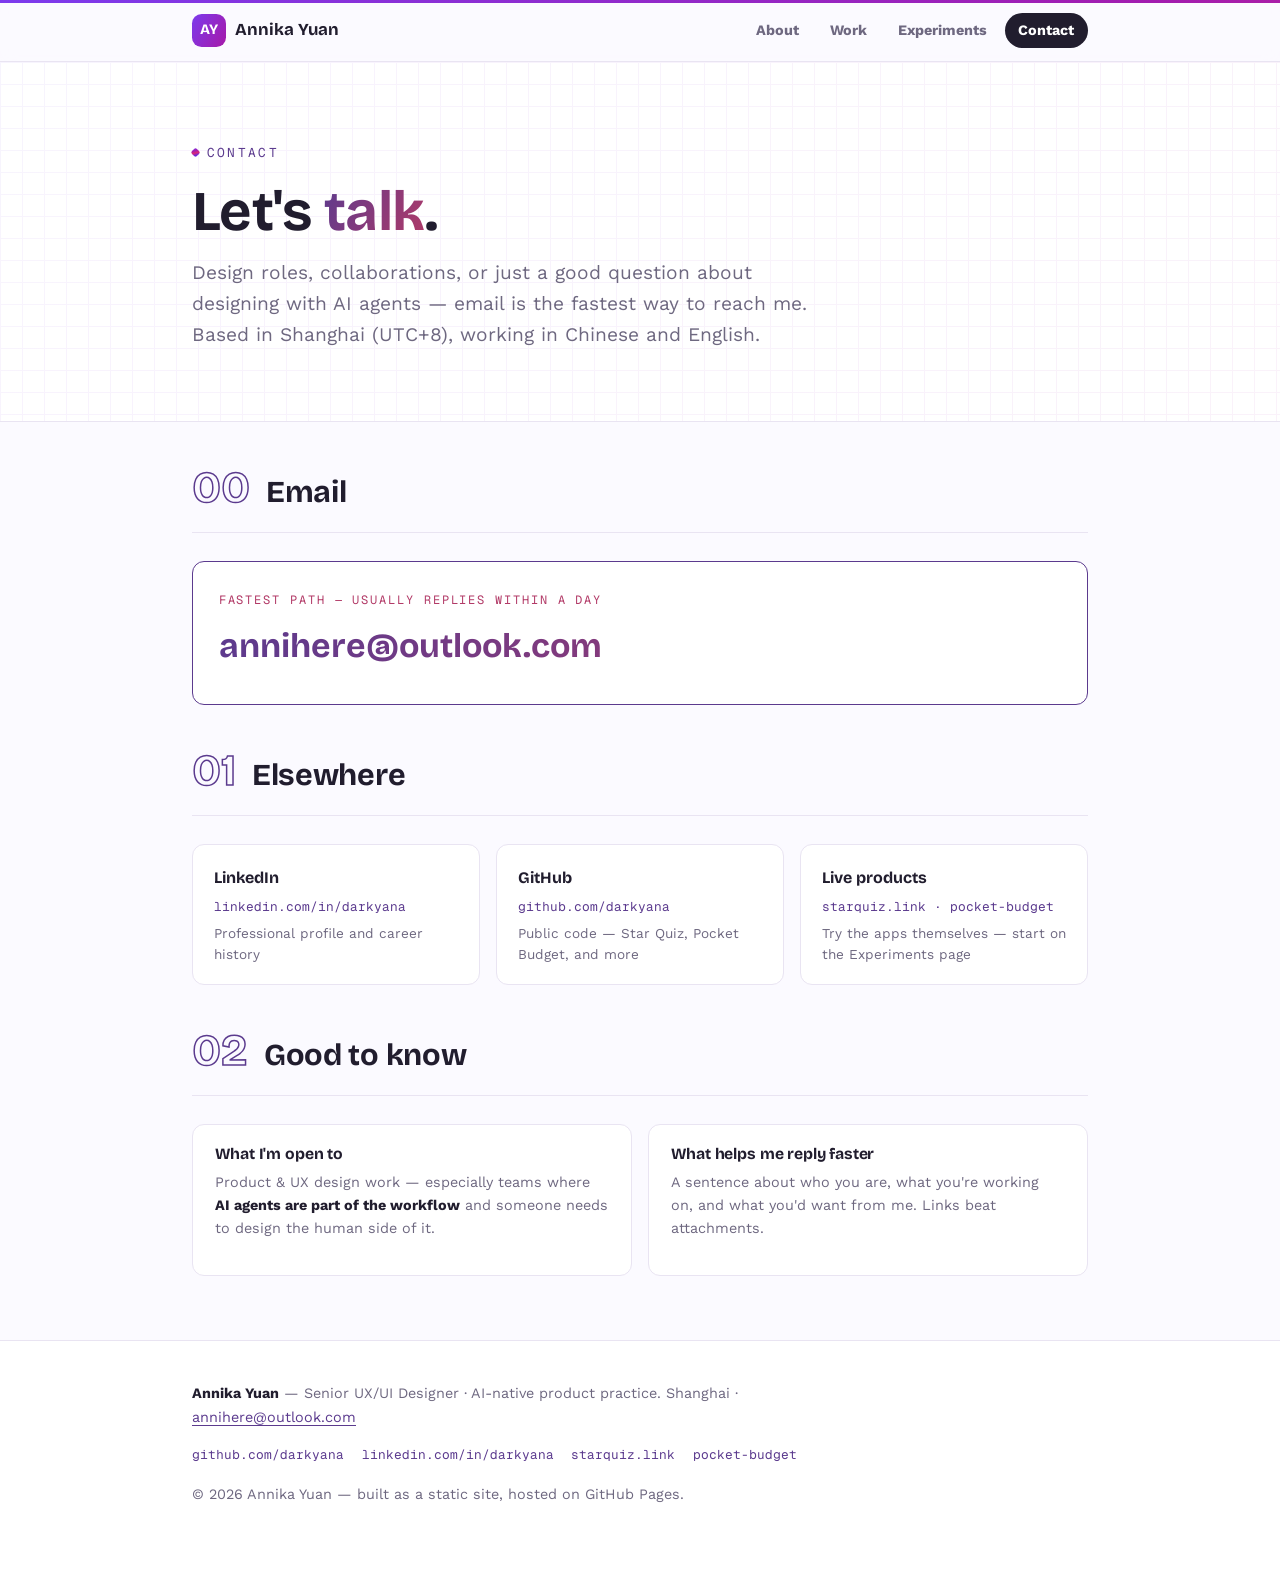
==== contact.html @ 51fea5d1 "Portfolio site: About / Work / Experiments / Contact Static site for Annika Yuan. White-sheet hero w" ====
<!DOCTYPE html>
<html lang="en">
<head>
  <meta charset="UTF-8">
  <meta name="viewport" content="width=device-width, initial-scale=1">
  <title>Contact — Annika Yuan</title>
  <meta name="description" content="Contact Annika Yuan — senior UX/UI and product designer. Email, LinkedIn, GitHub.">
  <link rel="stylesheet" href="styles.css">
  <link rel="icon" href="data:image/svg+xml,%3Csvg xmlns='http://www.w3.org/2000/svg' viewBox='0 0 32 32'%3E%3Crect width='32' height='32' rx='7' fill='%235b3a8e'/%3E%3Ctext x='16' y='21.5' font-family='Arial' font-weight='700' font-size='13' fill='white' text-anchor='middle'%3EAY%3C/text%3E%3C/svg%3E">
</head>
<body>

  <header class="site-header">
    <div class="inner">
      <a class="monogram" href="index.html"><span class="badge">AY</span>Annika Yuan</a>
      <nav class="site-nav" aria-label="Main">
        <a href="index.html">About</a>
        <a href="work.html">Work</a>
        <a href="experiments.html">Experiments</a>
        <a href="contact.html" aria-current="page">Contact</a>
      </nav>
    </div>
  </header>

  <main>
    <section class="hero" style="padding:clamp(3.5rem,8vw,5rem) 0 clamp(2.5rem,6vw,3.5rem)">
      <div class="wrap">
        <p class="kicker"><span class="dot"></span>Contact</p>
        <h1>Let's <span class="hl-grad">talk</span>.</h1>
        <p class="subtitle">
          Design roles, collaborations, or just a good question about designing with AI agents —
          email is the fastest way to reach me. Based in Shanghai (UTC+8), working in Chinese and English.
        </p>
      </div>
    </section>

    <section class="wrap">
      <div class="sec-head"><span class="sec-num">00</span><h2>Email</h2></div>
      <hr class="sec-rule">
      <a class="mail-card reveal" href="mailto:annihere@outlook.com">
        <div class="label">Fastest path — usually replies within a day</div>
        <div class="addr">annihere@outlook.com</div>
      </a>
    </section>

    <section class="wrap">
      <div class="sec-head"><span class="sec-num">01</span><h2>Elsewhere</h2></div>
      <hr class="sec-rule">
      <div class="link-cards reveal">
        <a class="link-card" href="https://linkedin.com/in/darkyana">
          <span class="lc-name">LinkedIn</span>
          <span class="lc-handle">linkedin.com/in/darkyana</span>
          <span class="lc-desc">Professional profile and career history</span>
        </a>
        <a class="link-card" href="https://github.com/darkyana">
          <span class="lc-name">GitHub</span>
          <span class="lc-handle">github.com/darkyana</span>
          <span class="lc-desc">Public code — Star Quiz, Pocket Budget, and more</span>
        </a>
        <a class="link-card" href="experiments.html">
          <span class="lc-name">Live products</span>
          <span class="lc-handle">starquiz.link · pocket-budget</span>
          <span class="lc-desc">Try the apps themselves — start on the Experiments page</span>
        </a>
      </div>
    </section>

    <section class="wrap">
      <div class="sec-head"><span class="sec-num">02</span><h2>Good to know</h2></div>
      <hr class="sec-rule">
      <div class="card-grid reveal">
        <div class="card">
          <h4>What I'm open to</h4>
          <p>Product &amp; UX design work — especially teams where <strong>AI agents are part of the workflow</strong> and someone needs to design the human side of it.</p>
        </div>
        <div class="card">
          <h4>What helps me reply faster</h4>
          <p>A sentence about who you are, what you're working on, and what you'd want from me. Links beat attachments.</p>
        </div>
      </div>
    </section>
  </main>

  <footer class="site-footer">
    <div class="inner">
      <p class="credit">
        <strong>Annika Yuan</strong> — Senior UX/UI Designer · AI-native product practice.
        Shanghai · <a href="mailto:annihere@outlook.com">annihere@outlook.com</a>
      </p>
      <div class="foot-links">
        <a href="https://github.com/darkyana">github.com/darkyana</a>
        <a href="https://linkedin.com/in/darkyana">linkedin.com/in/darkyana</a>
        <a href="https://starquiz.link">starquiz.link</a>
        <a href="https://darkyana.github.io/pocket-budget/">pocket-budget</a>
      </div>
      <p class="note" style="margin-top:1rem">© <span id="year">2026</span> Annika Yuan — built as a static site, hosted on GitHub Pages.</p>
    </div>
  </footer>

  <script>
    document.getElementById('year').textContent = new Date().getFullYear();

    const reduced = matchMedia('(prefers-reduced-motion: reduce)').matches;
    const items = document.querySelectorAll('.reveal');
    if (reduced || !('IntersectionObserver' in window)) {
      items.forEach(el => el.classList.add('is-in'));
    } else {
      const io = new IntersectionObserver(entries => {
        entries.forEach(e => {
          if (e.isIntersecting) { e.target.classList.add('is-in'); io.unobserve(e.target); }
        });
      }, { threshold: 0.15 });
      items.forEach(el => io.observe(el));
    }

    /* Cursor spotlight over the hero grid */
    (() => {
      const hero = document.querySelector('.hero');
      if (!hero) return;
      const reduced = matchMedia('(prefers-reduced-motion: reduce)').matches;
      let tx = -999, ty = -999, cx = -999, cy = -999;
      hero.addEventListener('pointermove', e => {
        const r = hero.getBoundingClientRect();
        tx = e.clientX - r.left;
        ty = e.clientY - r.top;
      });
      hero.addEventListener('pointerleave', () => { tx = -999; ty = -999; });
      (function tick() {
        if (reduced) { cx = tx; cy = ty; }
        else {
          cx += (tx - cx) * 0.14;
          cy += (ty - cy) * 0.14;
          if (Math.abs(tx - cx) < 0.1 && Math.abs(ty - cy) < 0.1) { cx = tx; cy = ty; }
        }
        hero.style.setProperty('--mx', cx.toFixed(1) + 'px');
        hero.style.setProperty('--my', cy.toFixed(1) + 'px');
        requestAnimationFrame(tick);
      })();
    })();
  </script>
</body>
</html>
---- styles.css ----
/* ------------------------------------------------------------------
   Annika Yuan — portfolio
   Design language from 202610 studio docs:
   Bricolage Grotesque / Work Sans / Geist Mono · purple × pink · bright
   ------------------------------------------------------------------ */

@font-face { font-family: 'Bricolage Grotesque'; src: url('fonts/BricolageGrotesque-Bold.ttf') format('truetype'); font-weight: 700; font-display: swap; }
@font-face { font-family: 'Work Sans'; src: url('fonts/WorkSans-Regular.ttf') format('truetype'); font-weight: 400; font-display: swap; }
@font-face { font-family: 'Work Sans'; src: url('fonts/WorkSans-Bold.ttf') format('truetype'); font-weight: 700; font-display: swap; }
@font-face { font-family: 'Work Sans'; src: url('fonts/WorkSans-Italic.ttf') format('truetype'); font-weight: 400; font-style: italic; font-display: swap; }
@font-face { font-family: 'Geist Mono'; src: url('fonts/GeistMono-Regular.ttf') format('truetype'); font-weight: 400; font-display: swap; }

:root {
  --bg: #fbfaff;
  --bg2: #ffffff;
  --ink: #211d2e;
  --muted: #6e6880;
  --rule: #e9e4f2;
  --accent: #5b3a8e;          /* deep plum — 8.3:1 on paper */
  --accent-soft: #ede7f6;
  --accent2: #b23a67;         /* rose — 5.5:1 on paper */
  /* Living gradient: every stop keeps white text ≥4.6:1 (large text) */
  --grad: linear-gradient(120deg, #7c3aed 0%, #a21caf 30%, #db2777 55%, #6d28d9 80%, #7c3aed 100%);

  --font-display: 'Bricolage Grotesque', 'PingFang SC', sans-serif;
  --font-body: 'Work Sans', 'PingFang SC', 'Helvetica Neue', sans-serif;
  --font-mono: 'Geist Mono', 'SF Mono', monospace;

  --maxw: 60rem;
  --gutter: clamp(1.25rem, 4vw, 2rem);
}

* { margin: 0; padding: 0; box-sizing: border-box; }

html { scroll-behavior: smooth; }

body {
  font-family: var(--font-body);
  background: var(--bg);
  color: var(--ink);
  font-size: 16px;
  line-height: 1.7;
  -webkit-font-smoothing: antialiased;
  overflow-x: clip; /* full-bleed hover fills may extend past the viewport; clip (not hidden) keeps sticky header intact */
}

::selection { background: #e6daf5; color: var(--ink); }

a { color: var(--accent); text-underline-offset: 0.2em; }
a:hover { color: var(--accent2); }

h1, h2, h3, h4 {
  font-family: var(--font-display);
  font-weight: 700;
  line-height: 1.15;
  letter-spacing: -0.01em;
  text-wrap: balance;
}

img { max-width: 100%; display: block; }

/* --- Chrome -------------------------------------------------------- */

.site-header {
  position: sticky;
  top: 0;
  z-index: 10;
  background: color-mix(in srgb, var(--bg) 86%, transparent);
  backdrop-filter: blur(8px);
  border-bottom: 1px solid var(--rule);
}

/* Living signature line across the top of every page */
.site-header::before {
  content: "";
  position: absolute;
  top: 0;
  left: 0;
  right: 0;
  height: 3px;
  background-image: var(--grad);
}

.site-header .inner {
  max-width: var(--maxw);
  margin: 0 auto;
  padding: 0.8rem var(--gutter);
  display: flex;
  align-items: center;
  justify-content: space-between;
  gap: 1rem;
}

.monogram {
  display: inline-flex;
  align-items: center;
  gap: 0.6rem;
  text-decoration: none;
  color: var(--ink);
  font-family: var(--font-display);
  font-weight: 700;
  font-size: 1.05rem;
}

.monogram .badge {
  width: 2.1rem;
  height: 2.1rem;
  display: grid;
  place-items: center;
  background: var(--grad);
  color: #fff;
  border-radius: 0.6rem;
  font-size: 0.9rem;
  transition: transform 0.25s ease, border-radius 0.25s ease;
}

.monogram:hover { color: var(--accent); }
.monogram:hover .badge { transform: rotate(-8deg); border-radius: 50%; }

.site-nav { display: flex; gap: 0.25rem; }

.site-nav a {
  font-family: var(--font-body);
  font-weight: 700;
  font-size: 0.9rem;
  text-decoration: none;
  color: var(--muted);
  padding: 0.35rem 0.85rem;
  border-radius: 999px;
  transition: background 0.2s ease, color 0.2s ease;
}

.site-nav a:hover { background: var(--accent-soft); color: var(--accent); }
.site-nav a[aria-current="page"] { background: var(--ink); color: #fff; }

/* --- Layout -------------------------------------------------------- */

.wrap {
  max-width: var(--maxw);
  margin: 0 auto;
  padding: 0 var(--gutter);
}

section { padding: 3.25rem 0 1rem; }

.kicker {
  font-family: var(--font-mono);
  font-size: 0.8rem;
  letter-spacing: 0.18em;
  text-transform: uppercase;
  color: var(--accent);
  margin-bottom: 1rem;
}

.kicker .dot {
  display: inline-block;
  width: 0.55em;
  height: 0.55em;
  border-radius: 2px;
  background: var(--grad);
  margin-right: 0.6em;
  transform: translateY(-1px) rotate(45deg);
}

.sec-head { display: flex; align-items: baseline; gap: 1rem; margin: 2.75rem 0 0.5rem; }
.sec-num {
  font-family: var(--font-display);
  font-size: clamp(2.2rem, 5vw, 2.75rem);
  font-weight: 700;
  color: transparent;
  -webkit-text-stroke: 1.5px var(--accent);
  line-height: 1;
}
h2 { font-size: clamp(1.5rem, 3.5vw, 1.9rem); }
.sec-rule { border: none; border-top: 1px solid var(--rule); margin: 1.4rem 0 1.75rem; }

h3 { font-size: 1.15rem; color: var(--accent); margin: 1.75rem 0 0.6rem; }
p { margin-bottom: 0.9rem; }
.note { color: var(--muted); font-size: 0.9rem; }

/* --- Hero — white sheet with a gradient-dyed line grid ----------------
   Base grid at 5% + a cursor spotlight (90% peak) that trails the pointer.
   Text and buttons sit ABOVE the grid (.wrap z-index). */

.hero {
  position: relative;
  background: #ffffff;
  color: var(--ink);
  padding: clamp(3.5rem, 9vw, 5.5rem) 0;
  border-bottom: 1px solid var(--rule);
}

.hero .wrap { position: relative; z-index: 1; }

.hero .kicker { color: var(--accent); margin-bottom: 1.1rem; }
.hero .kicker .dot { background: var(--grad); }

.hero h1 {
  font-size: clamp(2.35rem, 6vw, 3.5rem);
  line-height: 1.08;
}

.hl-grad {
  background-image: linear-gradient(120deg, #5b3a8e, #b23a67);
  -webkit-background-clip: text;
  background-clip: text;
  -webkit-text-fill-color: transparent;
}

.hero .subtitle {
  margin-top: 1rem;
  font-size: clamp(1.05rem, 2vw, 1.2rem);
  line-height: 1.6;
  color: var(--muted);
  max-width: 40rem;
}

.hero .subtitle strong { color: var(--ink); font-weight: 700; }

.hero-links { display: flex; flex-wrap: wrap; gap: 0.6rem; margin-top: 1.75rem; }

.hero-links a {
  font-family: var(--font-mono);
  font-size: 0.8rem;
  color: var(--ink);
  text-decoration: none;
  background: transparent;
  border: 1px solid color-mix(in srgb, var(--ink) 45%, transparent);
  border-radius: 20px;
  padding: 0.45rem 1rem;
  transition: background 0.15s, border-color 0.15s, color 0.15s;
}

.hero-links a:hover {
  background: var(--accent-soft);
  border-color: var(--accent);
  color: var(--accent);
}

/* Base grid: the drifting gradient, masked into 1px lines at 5% */
.hero::before {
  content: "";
  position: absolute;
  inset: 0;
  pointer-events: none;
  background-image: linear-gradient(120deg, #7c3aed 0%, #a21caf 30%, #db2777 55%, #6d28d9 80%, #7c3aed 100%);
  background-size: 300% 300%;
  animation: living-shift 40s ease-in-out infinite;
  -webkit-mask-image:
    linear-gradient(#000 1px, transparent 1px),
    linear-gradient(90deg, #000 1px, transparent 1px);
  mask-image:
    linear-gradient(#000 1px, transparent 1px),
    linear-gradient(90deg, #000 1px, transparent 1px);
  -webkit-mask-size: 22px 22px;
  mask-size: 22px 22px;
  opacity: 0.05;
}

/* Cursor spotlight: the same grid, brighter inside a circle that trails the pointer */
.hero::after {
  content: "";
  position: absolute;
  inset: 0;
  pointer-events: none;
  background-image: linear-gradient(120deg, #7c3aed 0%, #a21caf 30%, #db2777 55%, #6d28d9 80%, #7c3aed 100%);
  background-size: 300% 300%;
  animation: living-shift 40s ease-in-out infinite;
  -webkit-mask-image:
    radial-gradient(circle 170px at var(--mx, -999px) var(--my, -999px), #000 0%, rgba(0, 0, 0, 0.55) 40%, transparent 68%),
    linear-gradient(#000 1px, transparent 1px),
    linear-gradient(90deg, #000 1px, transparent 1px);
  mask-image:
    radial-gradient(circle 170px at var(--mx, -999px) var(--my, -999px), #000 0%, rgba(0, 0, 0, 0.55) 40%, transparent 68%),
    linear-gradient(#000 1px, transparent 1px),
    linear-gradient(90deg, #000 1px, transparent 1px);
  -webkit-mask-size: 100% 100%, 22px 22px, 22px 22px;
  mask-size: 100% 100%, 22px 22px, 22px 22px;
  -webkit-mask-composite: source-in;
  mask-composite: intersect;
  opacity: 0.9;
}

/* --- Stat grid ----------------------------------------------------- */

.stat-grid {
  display: grid;
  grid-template-columns: repeat(4, 1fr);
  gap: 0.9rem;
  margin: 1.75rem 0 0.5rem;
}

.stat {
  background: var(--bg2);
  border: 1px solid var(--rule);
  border-radius: 12px;
  padding: 1.1rem 1rem;
  text-align: left;
}

.stat .num {
  font-family: var(--font-display);
  font-size: 1.9rem;
  font-weight: 700;
  color: var(--accent); /* fallback */
  background-image: linear-gradient(120deg, #5b3a8e, #b23a67);
  -webkit-background-clip: text;
  background-clip: text;
  -webkit-text-fill-color: transparent;
  line-height: 1.1;
}

.stat .label { font-size: 0.8rem; color: var(--muted); margin-top: 0.35rem; line-height: 1.45; }

/* --- Chips ---------------------------------------------------------- */

.chips { display: flex; flex-wrap: wrap; gap: 0.5rem; margin: 0.9rem 0 0.35rem; }

.chip {
  font-family: var(--font-mono);
  font-size: 0.78rem;
  color: var(--accent);
  background: var(--bg2);
  border: 1px solid var(--rule);
  border-radius: 20px;
  padding: 0.3rem 0.8rem;
}

.chip.pink { color: var(--accent2); border-color: #f3d6e2; }

/* --- Two-column about ----------------------------------------------- */

.two-col {
  display: grid;
  grid-template-columns: 3fr 2fr;
  gap: clamp(2rem, 6vw, 4rem);
  align-items: start;
}

.now-card {
  background: var(--bg2);
  border: 1px solid var(--rule);
  border-radius: 12px;
  padding: 1.4rem 1.5rem;
  box-shadow: 0 14px 34px rgba(109, 76, 159, 0.1);
}

.now-card h2 {
  font-size: 0.85rem;
  font-family: var(--font-mono);
  font-weight: 400;
  letter-spacing: 0.16em;
  text-transform: uppercase;
  color: var(--accent2);
  margin-bottom: 0.9rem;
}

.now-card ul { padding-left: 1.1rem; }
.now-card li { margin: 0.5em 0; font-size: 0.95rem; }
.now-card li::marker { color: var(--accent); }

.dogs {
  margin-top: 2.25rem;
  display: flex;
  align-items: center;
  gap: 1rem;
  padding: 1rem 1.4rem;
  border-radius: 12px;
  background: var(--bg2);
  border: 1px solid var(--rule);
  font-size: 0.95rem;
}

.dogs .paws { font-size: 1.4rem; letter-spacing: 0.2em; }

/* --- Work: editorial rows ------------------------------------------- */

.project-list { border-top: 1px solid var(--rule); }

.project-row {
  display: grid;
  grid-template-columns: 3.2rem 1fr auto;
  gap: 1.4rem;
  align-items: baseline;
  padding: 1.7rem 0.6rem;
  border-bottom: 1px solid var(--rule);
  text-decoration: none;
  color: var(--ink);
  position: relative;
  z-index: 0;
  transition: padding-left 0.25s ease;
}

.project-row::before {
  content: "";
  position: absolute;
  top: 0;
  bottom: 0;
  left: calc(50% - 50vw);   /* full-bleed: fill spans the viewport, edge to edge */
  right: calc(50% - 50vw);
  background: linear-gradient(120deg,
    var(--row-accent, var(--accent)) 0%,
    color-mix(in srgb, var(--row-accent, var(--accent)) 55%, var(--accent2)) 100%);
  transform: scaleY(0);
  transform-origin: bottom;
  transition: transform 0.28s cubic-bezier(0.2, 0.8, 0.2, 1);
  z-index: -1;
}

.project-row:hover { padding-left: 1.4rem; }
.project-row:hover::before { transform: scaleY(1); }
.project-row:hover, .project-row:hover .p-meta, .project-row:hover .p-index { color: #fff; }
.project-row:hover .p-blurb { color: rgba(255, 255, 255, 0.88); }

.p-index {
  font-family: var(--font-display);
  font-weight: 700;
  font-size: 0.95rem;
  color: transparent;
  -webkit-text-stroke: 1px var(--accent);
}

.p-name {
  font-family: var(--font-display);
  font-size: clamp(1.25rem, 3vw, 1.55rem);
  font-weight: 700;
  letter-spacing: -0.01em;
}

.p-role {
  font-family: var(--font-mono);
  font-size: 0.78rem;
  letter-spacing: 0.06em;
  color: var(--accent);
  display: block;
  margin-top: 0.15rem;
}

.project-row:hover .p-role { color: rgba(255, 255, 255, 0.9); }

.p-blurb {
  margin: 0.5rem 0 0;
  max-width: 34rem;
  color: var(--muted);
  font-size: 0.95rem;
}

.p-meta {
  font-family: var(--font-mono);
  font-size: 0.8rem;
  color: var(--muted);
  text-align: right;
  white-space: nowrap;
}

/* Featured row (AI-native, links to Experiments): gradient title, solid index */
.project-row--featured .p-name {
  background-image: linear-gradient(120deg, #5b3a8e, #b23a67);
  -webkit-background-clip: text;
  background-clip: text;
  -webkit-text-fill-color: transparent;
}

.project-row--featured:hover .p-name {
  background-image: none;
  -webkit-text-fill-color: #fff; /* gradient text would vanish on the hover fill */
}

.project-row--featured .p-index {
  -webkit-text-stroke: 0;
  color: var(--accent2);
}

/* --- Cross-link banner ---------------------------------------------- */

.crosslink {
  display: flex;
  flex-wrap: wrap;
  align-items: center;
  justify-content: space-between;
  gap: 1rem;
  margin-top: 2.25rem;
  padding: 1.4rem 1.6rem;
  border-radius: 12px;
  background: var(--grad);
  color: #fff;
  text-decoration: none;
  transition: transform 0.2s ease, box-shadow 0.2s ease;
}

.crosslink:hover { transform: translate(-2px, -2px); box-shadow: 6px 6px 0 rgba(109, 76, 159, 0.35); color: #fff; }

.crosslink .t {
  font-family: var(--font-display);
  font-weight: 700;
  font-size: 1.15rem;
}

.crosslink .d { font-size: 0.9rem; color: rgba(255, 255, 255, 0.9); margin-top: 0.2rem; }
.crosslink .go {
  font-family: var(--font-mono);
  font-size: 0.85rem;
  border: 1px solid rgba(255, 255, 255, 0.6);
  border-radius: 20px;
  padding: 0.45rem 1.1rem;
  white-space: nowrap;
}

/* --- Case study blocks (Experiments) ---------------------------------- */

.case-links { display: flex; flex-wrap: wrap; gap: 0.5rem; margin: 0.25rem 0 0.5rem; }

.case-links a {
  font-family: var(--font-mono);
  font-size: 0.78rem;
  text-decoration: none;
  color: var(--accent);
  border: 1px solid var(--accent);
  border-radius: 20px;
  padding: 0.25rem 0.85rem;
  transition: all 0.15s;
}

.case-links a:hover { background: var(--accent); color: #fff; }

.figure-row {
  display: flex;
  gap: 1.75rem;
  margin: 1.9rem 0 0.5rem;
  justify-content: center;
  flex-wrap: wrap;
}

figure.phone { margin: 0; text-align: center; }

.phone-frame {
  width: 264px;
  border-radius: 38px;
  border: 1px solid var(--rule);
  background: var(--bg2);
  padding: 10px;
  box-shadow: 0 18px 44px rgba(80, 50, 130, 0.16);
}

.phone-frame .screen { border-radius: 30px; overflow: hidden; border: 1px solid var(--rule); }
.phone-frame img { width: 100%; height: auto; }
figure.phone figcaption { font-size: 0.82rem; color: var(--muted); margin-top: 0.75rem; }

/* --- Cards ---------------------------------------------------------- */

.card-grid { display: grid; grid-template-columns: 1fr 1fr; gap: 1rem; margin: 1.25rem 0 0.5rem; }

.card {
  background: var(--bg2);
  border: 1px solid var(--rule);
  border-radius: 12px;
  padding: 1.25rem 1.4rem;
}

.card h4 { font-size: 0.98rem; margin-bottom: 0.5rem; }
.card p, .card li { font-size: 0.9rem; color: var(--muted); line-height: 1.6; }
.card ul { padding-left: 1.1rem; }
.card li { margin-bottom: 0.35rem; }
.card li strong, .card p strong { color: var(--ink); }

/* --- Callout ---------------------------------------------------------- */

.callout {
  border-left: 4px solid var(--accent2);
  background: var(--bg2);
  border-radius: 0 12px 12px 0;
  padding: 1.1rem 1.4rem;
  margin: 1.5rem 0;
}

.callout p { margin: 0; font-size: 0.95rem; }

.callout .who {
  font-family: var(--font-mono);
  font-size: 0.75rem;
  letter-spacing: 0.14em;
  text-transform: uppercase;
  color: var(--accent2);
  margin-bottom: 0.4rem;
}

/* --- Money-type table -------------------------------------------------- */

.table-wrap {
  overflow-x: auto;
  margin: 1.1rem 0 0.5rem;
  border: 1px solid var(--rule);
  border-radius: 12px;
  background: var(--bg2);
}

table { border-collapse: collapse; width: 100%; min-width: 34rem; font-size: 0.9rem; }

th {
  text-align: left;
  font-family: var(--font-display);
  font-size: 0.83rem;
  letter-spacing: 0.04em;
  color: var(--accent);
  border-bottom: 2px solid var(--rule);
  padding: 0.7rem 1rem;
}

td { padding: 0.65rem 1rem; border-bottom: 1px solid var(--rule); vertical-align: top; }
tr:last-child td { border-bottom: none; }
td:first-child { font-weight: 700; white-space: nowrap; }
td .cn, .cn { color: var(--muted); font-weight: 400; }

/* --- Studio experiment grid -------------------------------------------- */

.exp-grid { display: grid; grid-template-columns: 1fr 1fr; gap: 0.9rem; margin: 1.4rem 0 0.5rem; }

.exp {
  background: var(--bg2);
  border: 1px solid var(--rule);
  border-radius: 12px;
  padding: 1.1rem 1.25rem;
  transition: transform 0.2s ease, box-shadow 0.2s ease;
}

.exp:hover { transform: translate(-2px, -2px); box-shadow: 5px 5px 0 var(--accent-soft); }

.exp .exp-name { font-family: var(--font-mono); font-size: 0.88rem; color: var(--accent); margin-bottom: 0.3rem; }
.exp p { font-size: 0.88rem; color: var(--muted); margin: 0; line-height: 1.6; }

/* --- Footer ------------------------------------------------------------ */

.site-footer {
  margin-top: 4rem;
  background: var(--bg2);
  border-top: 1px solid var(--rule);
  padding: 2.5rem 0 3rem;
}

.site-footer .inner {
  max-width: var(--maxw);
  margin: 0 auto;
  padding: 0 var(--gutter);
}

.site-footer .credit { font-size: 0.9rem; color: var(--muted); max-width: 44rem; }
.site-footer .credit strong { color: var(--ink); }

.foot-links { display: flex; flex-wrap: wrap; gap: 1.1rem; margin-top: 0.9rem; }

.foot-links a {
  font-family: var(--font-mono);
  font-size: 0.8rem;
  color: var(--accent);
  text-decoration: none;
}

.foot-links a:hover { color: var(--accent2); text-decoration: underline; }

/* --- Motion ------------------------------------------------------------ */

/* Living gradient: small surfaces flow slowly; the hero grid drifts on its own clock */
.monogram .badge,
.kicker .dot,
.crosslink,
.site-header::before {
  background-size: 300% 300%;
  animation: living-shift 16s ease-in-out infinite;
}

@keyframes living-shift {
  0%, 100% { background-position: 0% 50%; }
  50%      { background-position: 100% 50%; }
}

.reveal {
  opacity: 0;
  transform: translateY(14px);
  transition: opacity 0.5s ease, transform 0.5s ease;
}

.reveal.is-in { opacity: 1; transform: none; }

@media (prefers-reduced-motion: reduce) {
  html { scroll-behavior: auto; }
  .reveal { opacity: 1; transform: none; transition: none; }
  .hero::before, .hero::after,
  .monogram .badge, .kicker .dot, .crosslink, .site-header::before { animation: none; }
  .project-row, .exp, .monogram .badge, .crosslink { transition: none; }
}

/* --- Contact ------------------------------------------------------------ */

.mail-card {
  display: block;
  background: var(--bg2);
  border: 1.5px solid var(--accent);
  border-radius: 12px;
  padding: 1.75rem 1.6rem;
  text-decoration: none;
  transition: transform 0.2s ease, box-shadow 0.2s ease;
}

.mail-card:hover { transform: translate(-3px, -3px); box-shadow: 6px 6px 0 var(--accent); }

.mail-card .label {
  font-family: var(--font-mono);
  font-size: 0.75rem;
  letter-spacing: 0.16em;
  text-transform: uppercase;
  color: var(--accent2);
  margin-bottom: 0.5rem;
}

.mail-card .addr {
  font-family: var(--font-display);
  font-weight: 700;
  font-size: clamp(1.35rem, 4vw, 2.1rem);
  color: var(--accent); /* fallback */
  background-image: linear-gradient(120deg, #5b3a8e, #b23a67);
  -webkit-background-clip: text;
  background-clip: text;
  -webkit-text-fill-color: transparent;
  word-break: break-all;
}

.mail-card:hover .addr { color: var(--ink); }

.link-cards { display: grid; grid-template-columns: repeat(3, 1fr); gap: 1rem; margin: 1.4rem 0 0.5rem; }

.link-card {
  display: flex;
  flex-direction: column;
  gap: 0.3rem;
  background: var(--bg2);
  border: 1px solid var(--rule);
  border-radius: 12px;
  padding: 1.2rem 1.3rem;
  text-decoration: none;
  transition: transform 0.2s ease, box-shadow 0.2s ease;
}

.link-card:hover { transform: translate(-2px, -2px); box-shadow: 5px 5px 0 var(--accent-soft); }

.link-card .lc-name { font-family: var(--font-display); font-weight: 700; font-size: 1rem; color: var(--ink); }
.link-card .lc-handle { font-family: var(--font-mono); font-size: 0.8rem; color: var(--accent); }
.link-card .lc-desc { font-size: 0.85rem; color: var(--muted); line-height: 1.55; }

@media (max-width: 720px) {
  .link-cards { grid-template-columns: 1fr; }
}

/* --- Responsive --------------------------------------------------------- */

@media (max-width: 480px) {
  .site-header .inner { padding: 0.6rem var(--gutter); }
  .monogram { font-size: 0.88rem; gap: 0.4rem; }
  .monogram .badge { width: 1.7rem; height: 1.7rem; font-size: 0.72rem; border-radius: 0.5rem; }
  .site-nav { gap: 0; }
  .site-nav a { font-size: 0.78rem; padding: 0.3rem 0.5rem; }
}

@media (max-width: 720px) {
  .stat-grid { grid-template-columns: repeat(2, 1fr); }
  .card-grid, .exp-grid { grid-template-columns: 1fr; }
  .two-col { grid-template-columns: 1fr; }
  .project-row { grid-template-columns: 1fr; gap: 0.3rem; padding: 1.4rem 0.4rem; }
  .p-index { display: none; }
  .p-meta { text-align: left; }
  .figure-row { gap: 1rem; }
  .phone-frame { width: min(264px, 78vw); }
  section { padding: 2.5rem 0 0.75rem; }
}
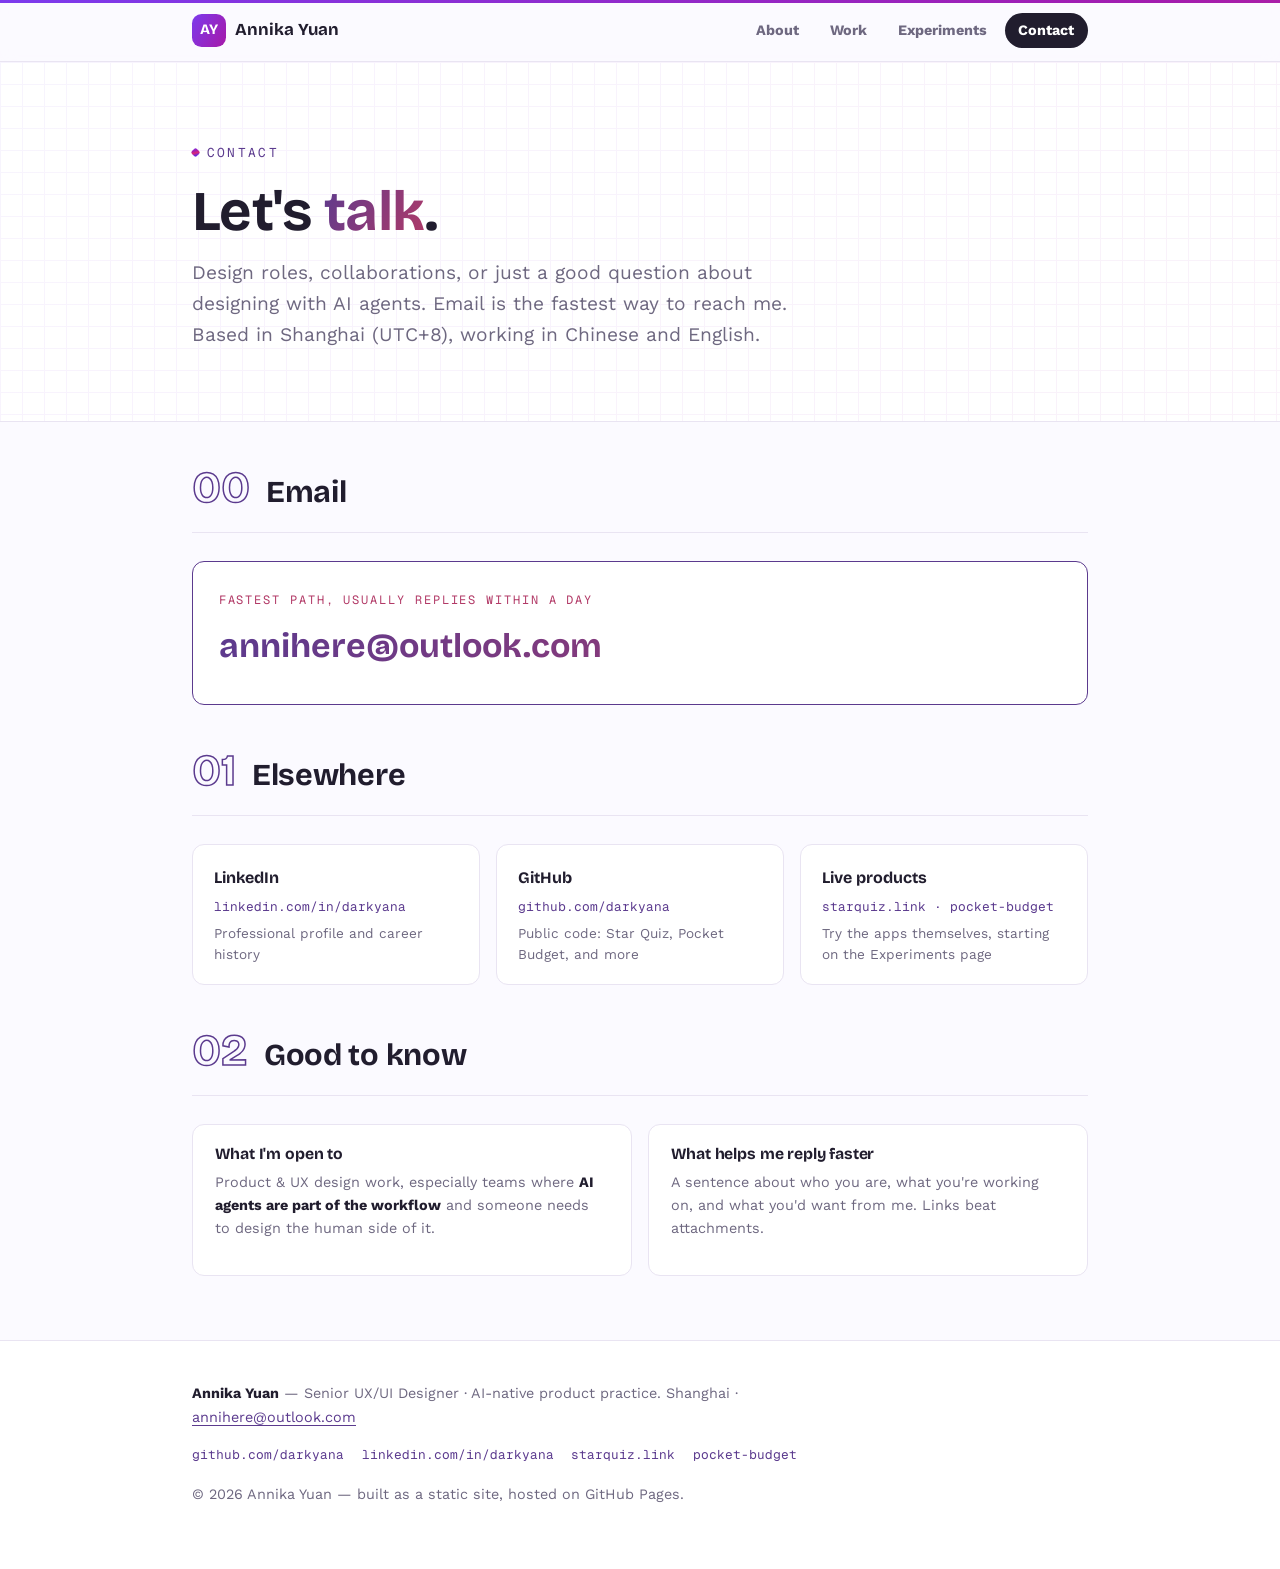
==== commit 1266f1d1: "Copy: plain-prose pass across all pages — em-dash punctuation, buzzwords, passive lines, curly quote" ====
--- a/contact.html
+++ b/contact.html
@@ -7,12 +7,13 @@
   <meta name="description" content="Contact Annika Yuan — senior UX/UI and product designer. Email, LinkedIn, GitHub.">
   <link rel="stylesheet" href="styles.css">
   <link rel="icon" href="data:image/svg+xml,%3Csvg xmlns='http://www.w3.org/2000/svg' viewBox='0 0 32 32'%3E%3Crect width='32' height='32' rx='7' fill='%235b3a8e'/%3E%3Ctext x='16' y='21.5' font-family='Arial' font-weight='700' font-size='13' fill='white' text-anchor='middle'%3EAY%3C/text%3E%3C/svg%3E">
+  <script>document.documentElement.classList.add('js')</script>
 </head>
 <body>
 
   <header class="site-header">
     <div class="inner">
-      <a class="monogram" href="index.html"><span class="badge">AY</span>Annika Yuan</a>
+      <a class="monogram" href="index.html" aria-label="Annika Yuan"><span class="badge">AY</span><span class="name">Annika Yuan</span></a>
       <nav class="site-nav" aria-label="Main">
         <a href="index.html">About</a>
         <a href="work.html">Work</a>
@@ -28,8 +29,8 @@
         <p class="kicker"><span class="dot"></span>Contact</p>
         <h1>Let's <span class="hl-grad">talk</span>.</h1>
         <p class="subtitle">
-          Design roles, collaborations, or just a good question about designing with AI agents —
-          email is the fastest way to reach me. Based in Shanghai (UTC+8), working in Chinese and English.
+          Design roles, collaborations, or just a good question about designing with AI agents.
+          Email is the fastest way to reach me. Based in Shanghai (UTC+8), working in Chinese and English.
         </p>
       </div>
     </section>
@@ -38,7 +39,7 @@
       <div class="sec-head"><span class="sec-num">00</span><h2>Email</h2></div>
       <hr class="sec-rule">
       <a class="mail-card reveal" href="mailto:annihere@outlook.com">
-        <div class="label">Fastest path — usually replies within a day</div>
+        <div class="label">Fastest path, usually replies within a day</div>
         <div class="addr">annihere@outlook.com</div>
       </a>
     </section>
@@ -55,12 +56,12 @@
         <a class="link-card" href="https://github.com/darkyana">
           <span class="lc-name">GitHub</span>
           <span class="lc-handle">github.com/darkyana</span>
-          <span class="lc-desc">Public code — Star Quiz, Pocket Budget, and more</span>
+          <span class="lc-desc">Public code: Star Quiz, Pocket Budget, and more</span>
         </a>
         <a class="link-card" href="experiments.html">
           <span class="lc-name">Live products</span>
           <span class="lc-handle">starquiz.link · pocket-budget</span>
-          <span class="lc-desc">Try the apps themselves — start on the Experiments page</span>
+          <span class="lc-desc">Try the apps themselves, starting on the Experiments page</span>
         </a>
       </div>
     </section>
@@ -71,7 +72,7 @@
       <div class="card-grid reveal">
         <div class="card">
           <h4>What I'm open to</h4>
-          <p>Product &amp; UX design work — especially teams where <strong>AI agents are part of the workflow</strong> and someone needs to design the human side of it.</p>
+          <p>Product &amp; UX design work, especially teams where <strong>AI agents are part of the workflow</strong> and someone needs to design the human side of it.</p>
         </div>
         <div class="card">
           <h4>What helps me reply faster</h4>
--- a/styles.css
+++ b/styles.css
@@ -312,6 +312,12 @@
 
 .stat .label { font-size: 0.8rem; color: var(--muted); margin-top: 0.35rem; line-height: 1.45; }
 
+.stat-grid.cols-3 { grid-template-columns: repeat(3, 1fr); }
+
+@media (max-width: 34rem) {
+  .stat-grid.cols-3 { grid-template-columns: 1fr; }
+}
+
 /* --- Chips ---------------------------------------------------------- */
 
 .chips { display: flex; flex-wrap: wrap; gap: 0.5rem; margin: 0.9rem 0 0.35rem; }
@@ -410,6 +416,7 @@
 .project-row:hover { padding-left: 1.4rem; }
 .project-row:hover::before { transform: scaleY(1); }
 .project-row:hover, .project-row:hover .p-meta, .project-row:hover .p-index { color: #fff; }
+.project-row:hover .p-index { -webkit-text-stroke: 0; } /* solid white on the fill, no outline */
 .project-row:hover .p-blurb { color: rgba(255, 255, 255, 0.88); }
 
 .p-index {
@@ -470,6 +477,46 @@
   -webkit-text-stroke: 0;
   color: var(--accent2);
 }
+
+/* Thumbnail strip under a project row */
+.thumbs {
+  display: flex;
+  flex-wrap: wrap;
+  gap: 0.6rem;
+  margin-top: 0.9rem;
+  max-width: 42rem;
+}
+
+.thumbs img {
+  height: 130px;
+  width: auto;
+  border-radius: 8px;
+  border: 1px solid var(--rule);
+  box-shadow: 0 4px 14px rgba(33, 29, 46, 0.08);
+  transition: transform 0.2s ease, box-shadow 0.2s ease;
+}
+
+.thumbs img.wide { height: 104px; }
+
+.thumbs img:hover { transform: translateY(-3px); box-shadow: 0 8px 20px rgba(33, 29, 46, 0.16); }
+
+/* Primary gradient button (featured row CTA) */
+.btn-grad {
+  display: inline-block;
+  margin-top: 1.05rem;
+  font-family: var(--font-mono);
+  font-size: 0.8rem;
+  color: #fff;
+  background: var(--grad);
+  background-size: 300% 300%;
+  animation: living-shift 16s ease-in-out infinite;
+  border-radius: 20px;
+  padding: 0.5rem 1.15rem;
+  box-shadow: 0 4px 14px rgba(91, 58, 142, 0.25);
+  transition: transform 0.2s ease, box-shadow 0.2s ease;
+}
+
+.project-row--featured:hover .btn-grad { transform: translateY(-2px); box-shadow: 0 8px 20px rgba(91, 58, 142, 0.35); }
 
 /* --- Cross-link banner ---------------------------------------------- */
 
@@ -628,6 +675,79 @@
 .exp .exp-name { font-family: var(--font-mono); font-size: 0.88rem; color: var(--accent); margin-bottom: 0.3rem; }
 .exp p { font-size: 0.88rem; color: var(--muted); margin: 0; line-height: 1.6; }
 
+/* --- Flow strip (pipeline / iteration steps) --------------------------- */
+
+.flow {
+  display: flex;
+  flex-wrap: wrap;
+  align-items: stretch;
+  gap: 0.6rem;
+  margin: 1.4rem 0 0.5rem;
+}
+
+.flow .step {
+  display: flex;
+  flex-direction: column;
+  gap: 0.1rem;
+  flex: 1;
+  min-width: 8.2rem;
+  background: var(--bg2);
+  border: 1px solid var(--rule);
+  border-radius: 12px;
+  padding: 0.75rem 0.95rem 0.85rem;
+}
+
+.flow .step small {
+  font-family: var(--font-mono);
+  font-size: 0.66rem;
+  letter-spacing: 0.1em;
+  color: var(--muted);
+}
+
+.flow .step b { font-family: var(--font-display); font-weight: 700; font-size: 0.95rem; }
+.flow .step i { font-style: normal; font-size: 0.8rem; color: var(--muted); line-height: 1.45; }
+
+.flow .step.hot { border-color: var(--accent); background: var(--accent-soft); }
+.flow .step.hot small, .flow .step.hot i { color: var(--accent); }
+
+.flow .arr { align-self: center; color: var(--accent); font-size: 1.05rem; flex: 0 0 auto; }
+
+/* --- Icon tiles (money types, contract items) -------------------------- */
+
+.tiles { display: grid; grid-template-columns: repeat(4, 1fr); gap: 1rem; margin: 1.25rem 0 0.5rem; }
+
+.tile {
+  background: var(--bg2);
+  border: 1px solid var(--rule);
+  border-radius: 12px;
+  padding: 1.1rem 1.2rem;
+}
+
+.tile svg {
+  width: 22px;
+  height: 22px;
+  stroke: var(--accent);
+  fill: none;
+  stroke-width: 1.7;
+  stroke-linecap: round;
+  stroke-linejoin: round;
+  margin-bottom: 0.55rem;
+}
+
+.tile h4 { font-size: 0.95rem; margin-bottom: 0.3rem; }
+.tile p { font-size: 0.85rem; color: var(--muted); margin: 0; line-height: 1.55; }
+.tile p strong { color: var(--ink); }
+
+@media (max-width: 56rem) {
+  .tiles { grid-template-columns: repeat(2, 1fr); }
+  .flow .arr { display: none; }
+  .flow .step { min-width: 9.5rem; }
+}
+
+@media (max-width: 34rem) {
+  .tiles { grid-template-columns: 1fr; }
+}
+
 /* --- Footer ------------------------------------------------------------ */
 
 .site-footer {
@@ -673,7 +793,10 @@
   50%      { background-position: 100% 50%; }
 }
 
-.reveal {
+/* Progressive enhancement: content is visible by default; only hide it for
+   reveal animation once JS is confirmed running (html.js). No-JS browsers,
+   link previews, and print all see full content. */
+.js .reveal {
   opacity: 0;
   transform: translateY(14px);
   transition: opacity 0.5s ease, transform 0.5s ease;
@@ -681,12 +804,16 @@
 
 .reveal.is-in { opacity: 1; transform: none; }
 
+@media print {
+  .reveal { opacity: 1 !important; transform: none !important; }
+}
+
 @media (prefers-reduced-motion: reduce) {
   html { scroll-behavior: auto; }
-  .reveal { opacity: 1; transform: none; transition: none; }
-  .hero::before, .hero::after,
+  .js .reveal { opacity: 1; transform: none; transition: none; }
+  .hero::before, .hero::after, .btn-grad,
   .monogram .badge, .kicker .dot, .crosslink, .site-header::before { animation: none; }
-  .project-row, .exp, .monogram .badge, .crosslink { transition: none; }
+  .project-row, .exp, .monogram .badge, .crosslink, .thumbs img, .btn-grad { transition: none; }
 }
 
 /* --- Contact ------------------------------------------------------------ */
@@ -754,10 +881,9 @@
 
 @media (max-width: 480px) {
   .site-header .inner { padding: 0.6rem var(--gutter); }
-  .monogram { font-size: 0.88rem; gap: 0.4rem; }
-  .monogram .badge { width: 1.7rem; height: 1.7rem; font-size: 0.72rem; border-radius: 0.5rem; }
+  .monogram .name { display: none; } /* AY badge carries the identity on narrow screens */
   .site-nav { gap: 0; }
-  .site-nav a { font-size: 0.78rem; padding: 0.3rem 0.5rem; }
+  .site-nav a { font-size: 0.8rem; padding: 0.3rem 0.55rem; }
 }
 
 @media (max-width: 720px) {
@@ -767,6 +893,8 @@
   .project-row { grid-template-columns: 1fr; gap: 0.3rem; padding: 1.4rem 0.4rem; }
   .p-index { display: none; }
   .p-meta { text-align: left; }
+  .thumbs img { height: 104px; }
+  .thumbs img.wide { height: 84px; }
   .figure-row { gap: 1rem; }
   .phone-frame { width: min(264px, 78vw); }
   section { padding: 2.5rem 0 0.75rem; }
